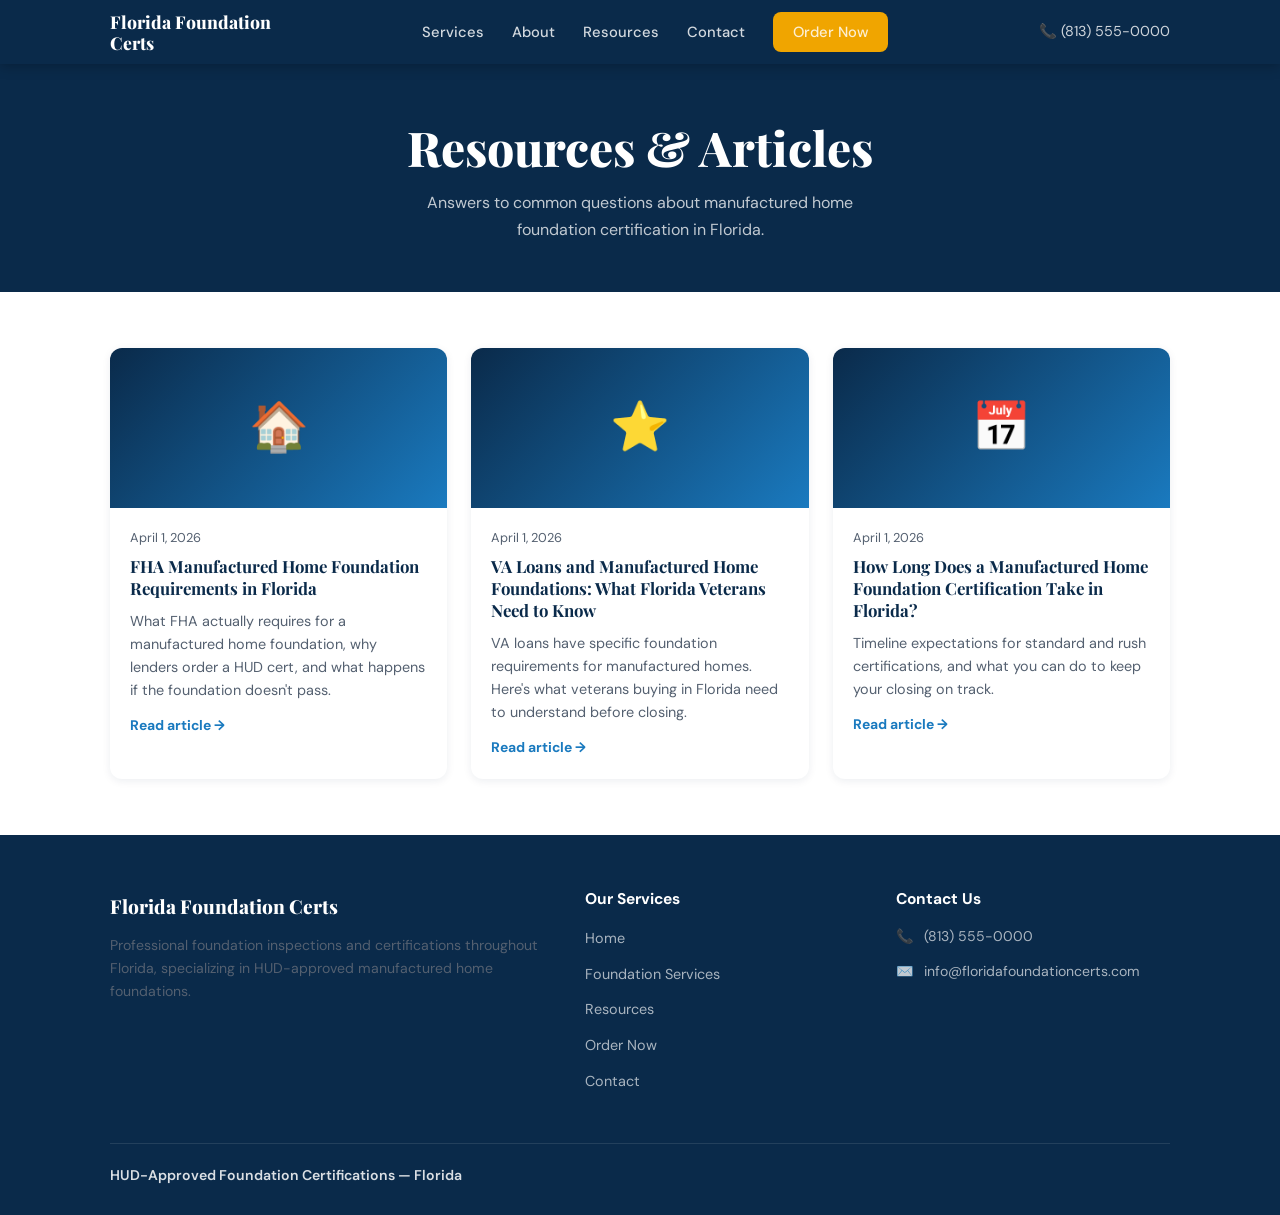
==== blog/index.html @ 10e0aae9 "Add files via upload" ====
<!DOCTYPE html>
<html lang="en">
<head>
  <meta charset="UTF-8" />
  <meta name="viewport" content="width=device-width, initial-scale=1.0" />
  <title>Resources & Articles | Florida Foundation Certs</title>
  <meta name="description" content="Articles and guides about manufactured home foundation certification in Florida — FHA, VA, conventional loans, HUD requirements, timelines, and more." />
  <link rel="preconnect" href="https://fonts.googleapis.com" />
  <link rel="preconnect" href="https://fonts.gstatic.com" crossorigin />
  <link href="https://fonts.googleapis.com/css2?family=Playfair+Display:wght@700;800&family=DM+Sans:wght@400;500;600;700&display=swap" rel="stylesheet" />
  <link rel="stylesheet" href="../styles.css" />
</head>
<body>

<nav class="nav">
  <div class="nav-inner">
    <a href="../index.html" class="nav-logo">Florida Foundation<br>Certs</a>
    <ul class="nav-links">
      <li><a href="../index.html#services">Services</a></li>
      <li><a href="../index.html#about">About</a></li>
      <li><a href="index.html">Resources</a></li>
      <li><a href="../index.html#contact">Contact</a></li>
      <li><a href="../index.html#order" class="nav-cta">Order Now</a></li>
    </ul>
    <a href="tel:8135550000" class="nav-phone">📞 (813) 555-0000</a>
    <div class="nav-mobile-right">
      <a href="tel:8135550000" class="nav-mobile-phone" aria-label="Call us">📞</a>
      <button class="hamburger" id="hamburger" aria-label="Open menu">
        <span></span><span></span><span></span>
      </button>
    </div>
  </div>
  <div class="mobile-menu" id="mobileMenu">
    <a href="../index.html#services" class="mobile-link">Services</a>
    <a href="../index.html#about" class="mobile-link">About</a>
    <a href="index.html" class="mobile-link">Resources</a>
    <a href="../index.html#contact" class="mobile-link">Contact</a>
    <a href="../index.html#order" class="nav-cta mobile-link">Order Now</a>
  </div>
</nav>

<section class="blog-hero">
  <div class="container">
    <h1>Resources &amp; Articles</h1>
    <p>Answers to common questions about manufactured home foundation certification in Florida.</p>
  </div>
</section>

<div class="container">
  <div class="blog-index-grid">

    <a href="fha-manufactured-home-foundation-requirements-florida.html" class="blog-card">
      <div class="blog-card-img">🏠</div>
      <div class="blog-card-body">
        <div class="blog-card-date">April 1, 2026</div>
        <div class="blog-card-title">FHA Manufactured Home Foundation Requirements in Florida</div>
        <p class="blog-card-excerpt">What FHA actually requires for a manufactured home foundation, why lenders order a HUD cert, and what happens if the foundation doesn't pass.</p>
        <span class="blog-card-read">Read article →</span>
      </div>
    </a>

    <a href="va-loan-manufactured-home-foundation-florida.html" class="blog-card">
      <div class="blog-card-img">⭐</div>
      <div class="blog-card-body">
        <div class="blog-card-date">April 1, 2026</div>
        <div class="blog-card-title">VA Loans and Manufactured Home Foundations: What Florida Veterans Need to Know</div>
        <p class="blog-card-excerpt">VA loans have specific foundation requirements for manufactured homes. Here's what veterans buying in Florida need to understand before closing.</p>
        <span class="blog-card-read">Read article →</span>
      </div>
    </a>

    <a href="how-long-does-foundation-certification-take.html" class="blog-card">
      <div class="blog-card-img">📅</div>
      <div class="blog-card-body">
        <div class="blog-card-date">April 1, 2026</div>
        <div class="blog-card-title">How Long Does a Manufactured Home Foundation Certification Take in Florida?</div>
        <p class="blog-card-excerpt">Timeline expectations for standard and rush certifications, and what you can do to keep your closing on track.</p>
        <span class="blog-card-read">Read article →</span>
      </div>
    </a>

  </div>
</div>

<footer>
  <div class="container">
    <div class="footer-grid">
      <div>
        <a href="../index.html" class="footer-logo">Florida Foundation Certs</a>
        <p class="footer-tagline">Professional foundation inspections and certifications throughout Florida, specializing in HUD-approved manufactured home foundations.</p>
      </div>
      <div class="footer-col">
        <h4>Our Services</h4>
        <ul class="footer-nav-links">
          <li><a href="../index.html">Home</a></li>
          <li><a href="../index.html#services">Foundation Services</a></li>
          <li><a href="index.html">Resources</a></li>
          <li><a href="../index.html#order">Order Now</a></li>
          <li><a href="../index.html#contact">Contact</a></li>
        </ul>
      </div>
      <div class="footer-col">
        <h4>Contact Us</h4>
        <div class="footer-contact-item"><span>📞</span><a href="tel:8135550000">(813) 555-0000</a></div>
        <div class="footer-contact-item"><span>✉️</span><a href="mailto:info@floridafoundationcerts.com">info@floridafoundationcerts.com</a></div>
      </div>
    </div>
    <hr class="footer-divider" />
    <div class="footer-bottom">
      <span class="footer-bottom-tagline">HUD-Approved Foundation Certifications — Florida</span>
    </div>
  </div>
</footer>

<script>
  const hamburger = document.getElementById('hamburger');
  const mobileMenu = document.getElementById('mobileMenu');
  hamburger.addEventListener('click', () => mobileMenu.classList.toggle('open'));
  document.querySelectorAll('.mobile-link').forEach(l => l.addEventListener('click', () => mobileMenu.classList.remove('open')));
</script>
</body>
</html>
---- styles.css ----
/* ============================================================
   Florida Foundation Certs — Shared Stylesheet
   Color palette: Sky Blue / Sunburst Gold / Deep Navy
   ============================================================ */

:root {
  --navy:          #0a2a4a;
  --navy-mid:      #0d3561;
  --blue:          #1a7abf;
  --blue-light:    #2e8fd4;
  --blue-pale:     #e8f4fd;
  --gold:          #f0a500;
  --gold-dark:     #d4891a;
  --gold-pale:     #fef6e4;
  --white:         #ffffff;
  --gray-bg:       #f4f7fa;
  --gray-border:   #dde3ec;
  --gray-text:     #546070;
  --dark-text:     #0a2a4a;
  --shadow-sm:     0 2px 8px rgba(10,42,74,0.08);
  --shadow-md:     0 4px 18px rgba(10,42,74,0.12);
  --radius-sm:     8px;
  --radius-md:     12px;
  --radius-lg:     16px;
  --max-width:     1100px;
  --font-display:  'Playfair Display', serif;
  --font-body:     'DM Sans', sans-serif;
}

/* ---- RESET ---- */
*, *::before, *::after { box-sizing: border-box; margin: 0; padding: 0; }
html { scroll-behavior: smooth; }
body {
  font-family: var(--font-body);
  color: var(--dark-text);
  background: var(--white);
  font-size: 16px;
  line-height: 1.6;
}
img { max-width: 100%; display: block; }
a { color: inherit; }

/* ---- CONTAINER ---- */
.container {
  width: 100%;
  max-width: var(--max-width);
  margin: 0 auto;
  padding: 0 20px;
}

/* ---- TYPOGRAPHY ---- */
h1, h2, h3, h4 { font-family: var(--font-display); font-weight: 800; line-height: 1.15; }
h1 { font-size: clamp(1.9rem, 5vw, 3rem); }
h2 { font-size: clamp(1.5rem, 3.5vw, 2.1rem); }
h3 { font-size: clamp(1.1rem, 2.5vw, 1.3rem); }
h4 { font-size: 1rem; font-weight: 700; font-family: var(--font-body); }
p { color: var(--gray-text); line-height: 1.7; }

/* ---- BUTTONS ---- */
.btn {
  display: inline-block;
  padding: 14px 26px;
  border-radius: var(--radius-sm);
  font-family: var(--font-body);
  font-weight: 700;
  font-size: 0.97rem;
  text-decoration: none;
  text-align: center;
  border: none;
  cursor: pointer;
  transition: background 0.2s, transform 0.15s;
  line-height: 1.2;
}
.btn:active { transform: scale(0.98); }
.btn-gold {
  background: var(--gold);
  color: var(--white);
}
.btn-gold:hover { background: var(--gold-dark); }
.btn-outline-white {
  background: transparent;
  color: var(--white);
  border: 2px solid rgba(255,255,255,0.5);
}
.btn-outline-white:hover { background: rgba(255,255,255,0.12); border-color: white; }
.btn-navy {
  background: var(--navy);
  color: var(--white);
}
.btn-navy:hover { background: var(--navy-mid); }
.btn-block { display: block; width: 100%; }

/* ---- SECTION SPACING ---- */
.section { padding: 64px 0; }
.section-sm { padding: 48px 0; }
.section-title { color: var(--navy); margin-bottom: 36px; }
.section-subtitle { color: var(--gray-text); font-size: 1.05rem; margin-top: -20px; margin-bottom: 36px; }

/* ---- CARDS ---- */
.card {
  background: var(--white);
  border-radius: var(--radius-md);
  box-shadow: var(--shadow-sm);
  padding: 28px 24px;
}
.card-icon {
  font-size: 2rem;
  margin-bottom: 14px;
  color: var(--gold);
}

/* ---- FORM ELEMENTS ---- */
.form-group { margin-bottom: 18px; }
.form-group label {
  display: block;
  font-size: 0.875rem;
  font-weight: 600;
  color: var(--dark-text);
  margin-bottom: 6px;
}
.form-group input,
.form-group textarea,
.form-group select {
  width: 100%;
  padding: 13px 14px;
  border: 1.5px solid var(--gray-border);
  border-radius: var(--radius-sm);
  font-family: var(--font-body);
  font-size: 0.95rem;
  color: var(--dark-text);
  background: var(--white);
  transition: border-color 0.2s;
}
.form-group input:focus,
.form-group textarea:focus,
.form-group select:focus {
  outline: none;
  border-color: var(--blue);
  box-shadow: 0 0 0 3px rgba(26,122,191,0.1);
}
.form-group textarea { min-height: 110px; resize: vertical; }

/* ---- CALLOUT BOXES ---- */
.callout-blue {
  background: var(--blue-pale);
  border-left: 3px solid var(--blue-light);
  border-radius: var(--radius-sm);
  padding: 14px 16px;
  color: var(--blue);
  font-size: 0.9rem;
  line-height: 1.6;
  margin-bottom: 20px;
}
.callout-gold {
  background: var(--gold-pale);
  border-left: 3px solid var(--gold);
  border-radius: var(--radius-sm);
  padding: 14px 16px;
  color: var(--gold-dark);
  font-size: 0.9rem;
  line-height: 1.6;
  margin-bottom: 20px;
  display: flex;
  gap: 10px;
  align-items: flex-start;
}

/* ---- STEP HEADING ---- */
.step-heading {
  display: flex;
  align-items: center;
  gap: 12px;
  margin: 28px 0 18px;
}
.step-num {
  width: 32px; height: 32px;
  background: var(--navy);
  border-radius: 50%;
  color: white;
  font-weight: 700;
  font-size: 0.88rem;
  display: flex; align-items: center; justify-content: center;
  flex-shrink: 0;
}
.step-heading h3 {
  font-family: var(--font-display);
  font-size: 1.1rem;
  color: var(--navy);
}

/* ---- ADDON CARD ---- */
.addon-card {
  border: 1.5px solid var(--gray-border);
  border-radius: var(--radius-md);
  padding: 18px;
  margin-bottom: 14px;
}
.addon-header { display: flex; align-items: flex-start; gap: 12px; }
.addon-checkbox {
  width: 20px; height: 20px;
  border: 2px solid #bbc5d1;
  border-radius: 4px;
  margin-top: 2px;
  flex-shrink: 0;
  cursor: pointer;
  accent-color: var(--gold);
}
.addon-info h4 { font-weight: 700; font-size: 0.95rem; color: var(--navy); margin-bottom: 4px; }
.addon-price { color: var(--gold-dark); font-weight: 700; font-size: 0.9rem; margin-bottom: 6px; }
.addon-info p { color: var(--gray-text); font-size: 0.87rem; line-height: 1.5; }

/* ---- DIVIDER ---- */
.divider { border: none; border-top: 1.5px solid var(--gray-border); margin: 28px 0; }

/* ---- BADGE ---- */
.badge {
  display: inline-block;
  background: var(--blue-pale);
  color: var(--blue);
  font-size: 0.78rem;
  font-weight: 700;
  padding: 4px 10px;
  border-radius: 20px;
  text-transform: uppercase;
  letter-spacing: 0.05em;
  margin-bottom: 10px;
}

/* ============================================================
   NAVIGATION
   ============================================================ */
.nav {
  background: var(--navy);
  position: sticky;
  top: 0;
  z-index: 200;
  box-shadow: 0 2px 12px rgba(0,0,0,0.25);
}
.nav-inner {
  display: flex;
  align-items: center;
  justify-content: space-between;
  padding: 0 20px;
  height: 64px;
  max-width: var(--max-width);
  margin: 0 auto;
}
.nav-logo {
  font-family: var(--font-display);
  font-size: 1.1rem;
  font-weight: 800;
  color: var(--white);
  text-decoration: none;
  line-height: 1.2;
}
.nav-phone {
  display: none;
}
.nav-links {
  display: none;
  list-style: none;
  gap: 28px;
  align-items: center;
}
.nav-links a {
  color: rgba(255,255,255,0.82);
  text-decoration: none;
  font-size: 0.92rem;
  font-weight: 500;
  transition: color 0.2s;
}
.nav-links a:hover { color: var(--white); }
.nav-cta {
  background: var(--gold);
  color: var(--white);
  padding: 10px 20px;
  border-radius: var(--radius-sm);
  font-weight: 700;
  font-size: 0.9rem;
  text-decoration: none;
  transition: background 0.2s;
  white-space: nowrap;
}
.nav-cta:hover { background: var(--gold-dark); }
.nav-mobile-right {
  display: flex;
  align-items: center;
  gap: 12px;
}
.nav-mobile-phone {
  color: var(--gold);
  font-size: 1.3rem;
  text-decoration: none;
}
.hamburger {
  background: none;
  border: none;
  cursor: pointer;
  display: flex;
  flex-direction: column;
  gap: 5px;
  padding: 4px;
}
.hamburger span {
  display: block;
  width: 24px;
  height: 2px;
  background: white;
  border-radius: 2px;
  transition: all 0.3s;
}
.mobile-menu {
  display: none;
  flex-direction: column;
  background: var(--navy-mid);
  padding: 16px 20px 20px;
}
.mobile-menu.open { display: flex; }
.mobile-menu a {
  color: rgba(255,255,255,0.85);
  text-decoration: none;
  padding: 12px 0;
  font-size: 1rem;
  font-weight: 500;
  border-bottom: 1px solid rgba(255,255,255,0.08);
}
.mobile-menu a:last-child { border-bottom: none; }
.mobile-menu .nav-cta {
  margin-top: 12px;
  text-align: center;
  display: block;
  border-bottom: none;
  padding: 14px;
}

/* ============================================================
   HERO
   ============================================================ */
.hero {
  background: var(--navy);
  background-image:
    radial-gradient(ellipse at 15% 85%, rgba(26,122,191,0.35) 0%, transparent 55%),
    radial-gradient(ellipse at 85% 15%, rgba(240,165,0,0.12) 0%, transparent 45%),
    url("data:image/svg+xml,%3Csvg width='60' height='60' viewBox='0 0 60 60' xmlns='http://www.w3.org/2000/svg'%3E%3Cpath d='M30 0v60M0 30h60' stroke='%23ffffff' stroke-width='0.5' stroke-opacity='0.04'/%3E%3C/svg%3E");
  padding: 72px 0 60px;
  text-align: center;
}
.hero h1 { color: var(--white); margin-bottom: 18px; }
.hero-sub {
  color: rgba(255,255,255,0.78);
  font-size: 1.05rem;
  max-width: 520px;
  margin: 0 auto 36px;
}
.hero-btns {
  display: flex;
  flex-direction: column;
  gap: 14px;
  max-width: 420px;
  margin: 0 auto 40px;
}
.hero-intro-box {
  background: rgba(255,255,255,0.07);
  border: 1px solid rgba(255,255,255,0.1);
  border-radius: var(--radius-md);
  padding: 24px 28px;
  max-width: 620px;
  margin: 0 auto;
  color: rgba(255,255,255,0.8);
  font-size: 0.97rem;
  line-height: 1.7;
}

/* ============================================================
   SERVICES
   ============================================================ */
.services { background: var(--white); }
.services-grid {
  display: grid;
  grid-template-columns: 1fr;
  gap: 20px;
}
.service-card { background: var(--gray-bg); }
.service-card h3 { color: var(--navy); margin-bottom: 10px; }

/* ============================================================
   ABOUT
   ============================================================ */
.about { background: var(--gray-bg); }
.about-grid {
  display: grid;
  grid-template-columns: 1fr;
  gap: 24px;
}
.about-list { list-style: none; padding: 0; margin-top: 16px; }
.about-list li {
  padding: 11px 0 11px 30px;
  position: relative;
  color: var(--gray-text);
  font-size: 0.97rem;
  border-bottom: 1px solid var(--gray-border);
}
.about-list li:last-child { border-bottom: none; }
.about-list li::before {
  content: '✓';
  position: absolute;
  left: 0;
  color: var(--gold);
  font-weight: 700;
}
.why-box {
  background: var(--gold-pale);
  border: 1.5px solid rgba(240,165,0,0.3);
  border-radius: var(--radius-md);
  padding: 28px 24px;
}
.why-box h3 { color: var(--navy); margin-bottom: 14px; }
.why-box p { margin-bottom: 14px; }
.why-box p:last-child { margin-bottom: 0; }
.why-highlight {
  color: var(--navy);
  font-weight: 600;
  font-size: 0.97rem;
}

/* ============================================================
   SERVICE AREA
   ============================================================ */
.service-area { background: var(--white); }
.city-grid {
  display: grid;
  grid-template-columns: 1fr 1fr;
  gap: 10px;
  margin-bottom: 20px;
}
.city-item {
  background: var(--gray-bg);
  border-radius: var(--radius-sm);
  padding: 14px 12px;
  text-align: center;
  font-weight: 500;
  font-size: 0.9rem;
  color: var(--navy);
}
.area-note { color: var(--gray-text); font-size: 0.92rem; }

/* ============================================================
   GALLERY
   ============================================================ */
.gallery { background: var(--gray-bg); }
.gallery-wrap { position: relative; border-radius: var(--radius-lg); overflow: hidden; }
.gallery-track { display: flex; transition: transform 0.4s ease; }
.gallery-slide {
  min-width: 100%;
  aspect-ratio: 16/7;
  background: var(--navy-mid);
  display: flex;
  align-items: center;
  justify-content: center;
  flex-direction: column;
  gap: 14px;
  color: rgba(255,255,255,0.55);
  font-size: 0.9rem;
}
.gallery-slide-icon { font-size: 3rem; }
.gallery-btn {
  position: absolute;
  top: 50%;
  transform: translateY(-50%);
  background: rgba(255,255,255,0.18);
  backdrop-filter: blur(6px);
  border: none;
  color: white;
  width: 42px; height: 42px;
  border-radius: 50%;
  cursor: pointer;
  font-size: 1.2rem;
  display: flex; align-items: center; justify-content: center;
  transition: background 0.2s;
}
.gallery-btn:hover { background: rgba(255,255,255,0.3); }
.gallery-btn.prev { left: 14px; }
.gallery-btn.next { right: 14px; }
.gallery-dots {
  display: flex;
  justify-content: center;
  gap: 7px;
  margin-top: 14px;
}
.gallery-dot {
  width: 9px; height: 9px;
  border-radius: 50%;
  background: var(--gray-border);
  cursor: pointer;
  transition: background 0.2s;
  border: none;
}
.gallery-dot.active { background: var(--gold); }
.gallery-caption {
  text-align: center;
  margin-top: 14px;
  font-size: 0.92rem;
  color: var(--gray-text);
}

/* ============================================================
   ORDER FORM
   ============================================================ */
.order { background: var(--white); }
.order-card {
  max-width: 720px;
  margin: 0 auto;
  border-radius: var(--radius-lg);
  box-shadow: var(--shadow-md);
  overflow: hidden;
  border: 1.5px solid var(--gray-border);
}
.order-header {
  background: linear-gradient(135deg, var(--navy) 0%, var(--blue) 100%);
  padding: 26px 28px;
  color: var(--white);
}
.order-header h3 {
  font-family: var(--font-display);
  font-size: 1.25rem;
  margin-bottom: 6px;
  color: var(--white);
}
.order-header p { color: rgba(255,255,255,0.8); font-size: 0.92rem; }
.order-body { padding: 28px 24px; background: var(--white); }
.service-select-label {
  font-weight: 700;
  font-size: 1rem;
  color: var(--navy);
  margin-bottom: 16px;
}
.service-option {
  border: 2px solid var(--gold);
  border-radius: var(--radius-md);
  padding: 18px;
  background: var(--gold-pale);
  display: flex;
  justify-content: space-between;
  align-items: center;
  margin-bottom: 24px;
  cursor: pointer;
}
.service-option-name { font-weight: 700; color: var(--navy); margin-bottom: 4px; font-size: 0.97rem; }
.service-option-price { font-weight: 800; font-size: 1.15rem; color: var(--navy); }
.check-circle {
  width: 30px; height: 30px;
  background: var(--gold);
  border-radius: 50%;
  display: flex; align-items: center; justify-content: center;
  color: white;
  font-size: 0.9rem;
  flex-shrink: 0;
}
.rush-icon {
  width: 36px; height: 36px;
  background: var(--gold);
  border-radius: 50%;
  display: flex; align-items: center; justify-content: center;
  color: white;
  font-size: 1rem;
  margin-bottom: 14px;
}
.payment-btn {
  display: block;
  width: 100%;
  background: var(--gold);
  color: var(--white);
  padding: 18px;
  border-radius: var(--radius-sm);
  font-weight: 700;
  font-size: 1.05rem;
  text-align: center;
  border: none;
  cursor: pointer;
  margin-top: 20px;
  transition: background 0.2s;
  font-family: var(--font-body);
}
.payment-btn:hover { background: var(--gold-dark); }
.terms-note {
  text-align: center;
  font-size: 0.82rem;
  color: var(--gray-text);
  margin-top: 12px;
}

/* ============================================================
   BLOG PREVIEW
   ============================================================ */
.blog-preview { background: var(--gray-bg); }
.blog-grid {
  display: grid;
  grid-template-columns: 1fr;
  gap: 20px;
}
.blog-card {
  background: var(--white);
  border-radius: var(--radius-md);
  box-shadow: var(--shadow-sm);
  overflow: hidden;
  text-decoration: none;
  color: inherit;
  display: block;
  transition: box-shadow 0.2s, transform 0.2s;
}
.blog-card:hover { box-shadow: var(--shadow-md); transform: translateY(-2px); }
.blog-card-img {
  height: 160px;
  background: linear-gradient(135deg, var(--navy) 0%, var(--blue) 100%);
  display: flex;
  align-items: center;
  justify-content: center;
  font-size: 3rem;
}
.blog-card-body { padding: 20px; }
.blog-card-date { font-size: 0.8rem; color: var(--gray-text); margin-bottom: 8px; }
.blog-card-title {
  font-family: var(--font-display);
  font-size: 1.05rem;
  font-weight: 700;
  color: var(--navy);
  margin-bottom: 10px;
  line-height: 1.3;
}
.blog-card-excerpt { font-size: 0.9rem; color: var(--gray-text); line-height: 1.6; }
.blog-card-read {
  display: inline-block;
  margin-top: 12px;
  font-size: 0.87rem;
  font-weight: 700;
  color: var(--blue);
  text-decoration: none;
}
.blog-all-link {
  text-align: center;
  margin-top: 32px;
}

/* ============================================================
   CONTACT
   ============================================================ */
.contact { background: var(--white); }
.contact-grid {
  display: grid;
  grid-template-columns: 1fr;
  gap: 40px;
}
.contact-info-item {
  display: flex;
  align-items: flex-start;
  gap: 14px;
  margin-bottom: 22px;
}
.contact-icon { color: var(--gold); font-size: 1.3rem; margin-top: 2px; flex-shrink: 0; }
.contact-info-item strong { display: block; font-weight: 700; color: var(--navy); margin-bottom: 2px; font-size: 0.97rem; }
.contact-info-item a,
.contact-info-item span { color: var(--gray-text); text-decoration: none; font-size: 0.93rem; line-height: 1.55; }
.contact-info-item a:hover { color: var(--blue); }

/* ============================================================
   FOOTER
   ============================================================ */
footer {
  background: var(--navy);
  color: rgba(255,255,255,0.75);
  padding: 56px 0 28px;
}
.footer-grid {
  display: grid;
  grid-template-columns: 1fr;
  gap: 36px;
  margin-bottom: 40px;
}
.footer-logo {
  font-family: var(--font-display);
  font-size: 1.2rem;
  font-weight: 800;
  color: var(--white);
  margin-bottom: 12px;
  display: block;
  text-decoration: none;
}
.footer-tagline { font-size: 0.88rem; line-height: 1.65; margin-bottom: 18px; }
.footer-social { display: flex; gap: 14px; }
.footer-social a {
  color: rgba(255,255,255,0.6);
  font-size: 1.2rem;
  text-decoration: none;
  transition: color 0.2s;
}
.footer-social a:hover { color: var(--gold); }
.footer-col h4 { color: var(--white); font-weight: 700; margin-bottom: 16px; font-size: 0.97rem; font-family: var(--font-body); }
.footer-nav-links { list-style: none; }
.footer-nav-links li { margin-bottom: 10px; }
.footer-nav-links a { color: rgba(255,255,255,0.65); text-decoration: none; font-size: 0.9rem; transition: color 0.2s; }
.footer-nav-links a:hover { color: var(--gold); }
.footer-contact-item { display: flex; align-items: flex-start; gap: 10px; margin-bottom: 12px; font-size: 0.88rem; }
.footer-contact-item a { color: rgba(255,255,255,0.65); text-decoration: none; transition: color 0.2s; }
.footer-contact-item a:hover { color: var(--gold); }
.footer-divider { border: none; border-top: 1px solid rgba(255,255,255,0.1); margin-bottom: 20px; }
.footer-bottom { display: flex; flex-direction: column; gap: 6px; font-size: 0.82rem; }
.footer-bottom-tagline { font-weight: 600; color: rgba(255,255,255,0.85); font-size: 0.88rem; }

/* ============================================================
   BLOG INDEX PAGE
   ============================================================ */
.blog-hero {
  background: var(--navy);
  padding: 56px 0 48px;
  text-align: center;
}
.blog-hero h1 { color: var(--white); margin-bottom: 14px; }
.blog-hero p { color: rgba(255,255,255,0.75); max-width: 500px; margin: 0 auto; }
.blog-index-grid {
  display: grid;
  grid-template-columns: 1fr;
  gap: 24px;
  padding: 56px 0;
}

/* ============================================================
   ARTICLE PAGE
   ============================================================ */
.article-hero {
  background: var(--navy);
  padding: 56px 0 48px;
}
.article-hero h1 { color: var(--white); margin-bottom: 16px; max-width: 780px; }
.article-meta { color: rgba(255,255,255,0.6); font-size: 0.88rem; display: flex; gap: 16px; flex-wrap: wrap; }
.article-body {
  max-width: 780px;
  margin: 56px auto;
  padding: 0 20px;
}
.article-body h2 {
  color: var(--navy);
  margin: 36px 0 14px;
  font-size: 1.4rem;
}
.article-body h3 {
  color: var(--navy);
  margin: 28px 0 12px;
  font-size: 1.1rem;
}
.article-body p { margin-bottom: 18px; color: var(--gray-text); font-size: 1rem; line-height: 1.8; }
.article-body ul, .article-body ol { margin: 0 0 18px 24px; color: var(--gray-text); line-height: 1.8; }
.article-body li { margin-bottom: 8px; }
.article-body strong { color: var(--dark-text); }
.article-callout {
  background: var(--gold-pale);
  border-left: 4px solid var(--gold);
  border-radius: var(--radius-sm);
  padding: 20px 22px;
  margin: 28px 0;
  color: var(--dark-text);
  font-size: 0.97rem;
  line-height: 1.7;
}
.article-cta {
  background: var(--navy);
  border-radius: var(--radius-lg);
  padding: 36px 28px;
  text-align: center;
  margin: 48px 0;
}
.article-cta h3 { color: var(--white); margin-bottom: 12px; }
.article-cta p { color: rgba(255,255,255,0.75); margin-bottom: 22px; }

/* ============================================================
   RESPONSIVE — TABLET (640px+)
   ============================================================ */
@media (min-width: 640px) {
  .hero-btns { flex-direction: row; justify-content: center; }
  .services-grid { grid-template-columns: 1fr 1fr; }
  .city-grid { grid-template-columns: repeat(3, 1fr); }
  .blog-grid { grid-template-columns: 1fr 1fr; }
  .blog-index-grid { grid-template-columns: 1fr 1fr; }
}

/* ============================================================
   RESPONSIVE — DESKTOP (900px+)
   ============================================================ */
@media (min-width: 900px) {
  /* Nav */
  .nav-links { display: flex; }
  .hamburger { display: none; }
  .nav-mobile-right { display: none; }
  .nav-phone { display: flex; align-items: center; gap: 8px; color: rgba(255,255,255,0.8); font-size: 0.9rem; text-decoration: none; }
  .nav-phone:hover { color: var(--white); }

  /* Hero */
  .hero { padding: 96px 0 80px; }

  /* Services */
  .services-grid { grid-template-columns: repeat(3, 1fr); }

  /* About */
  .about-grid { grid-template-columns: 1fr 1fr; align-items: start; }

  /* Gallery slide */
  .gallery-slide { aspect-ratio: 16/6; }

  /* Contact */
  .contact-grid { grid-template-columns: 1fr 1fr; }

  /* Footer */
  .footer-grid { grid-template-columns: 1.6fr 1fr 1fr; }
  .footer-bottom { flex-direction: row; justify-content: space-between; align-items: center; }

  /* Blog */
  .blog-grid { grid-template-columns: repeat(3, 1fr); }
  .blog-index-grid { grid-template-columns: repeat(3, 1fr); }

  /* City grid */
  .city-grid { grid-template-columns: repeat(5, 1fr); }
}
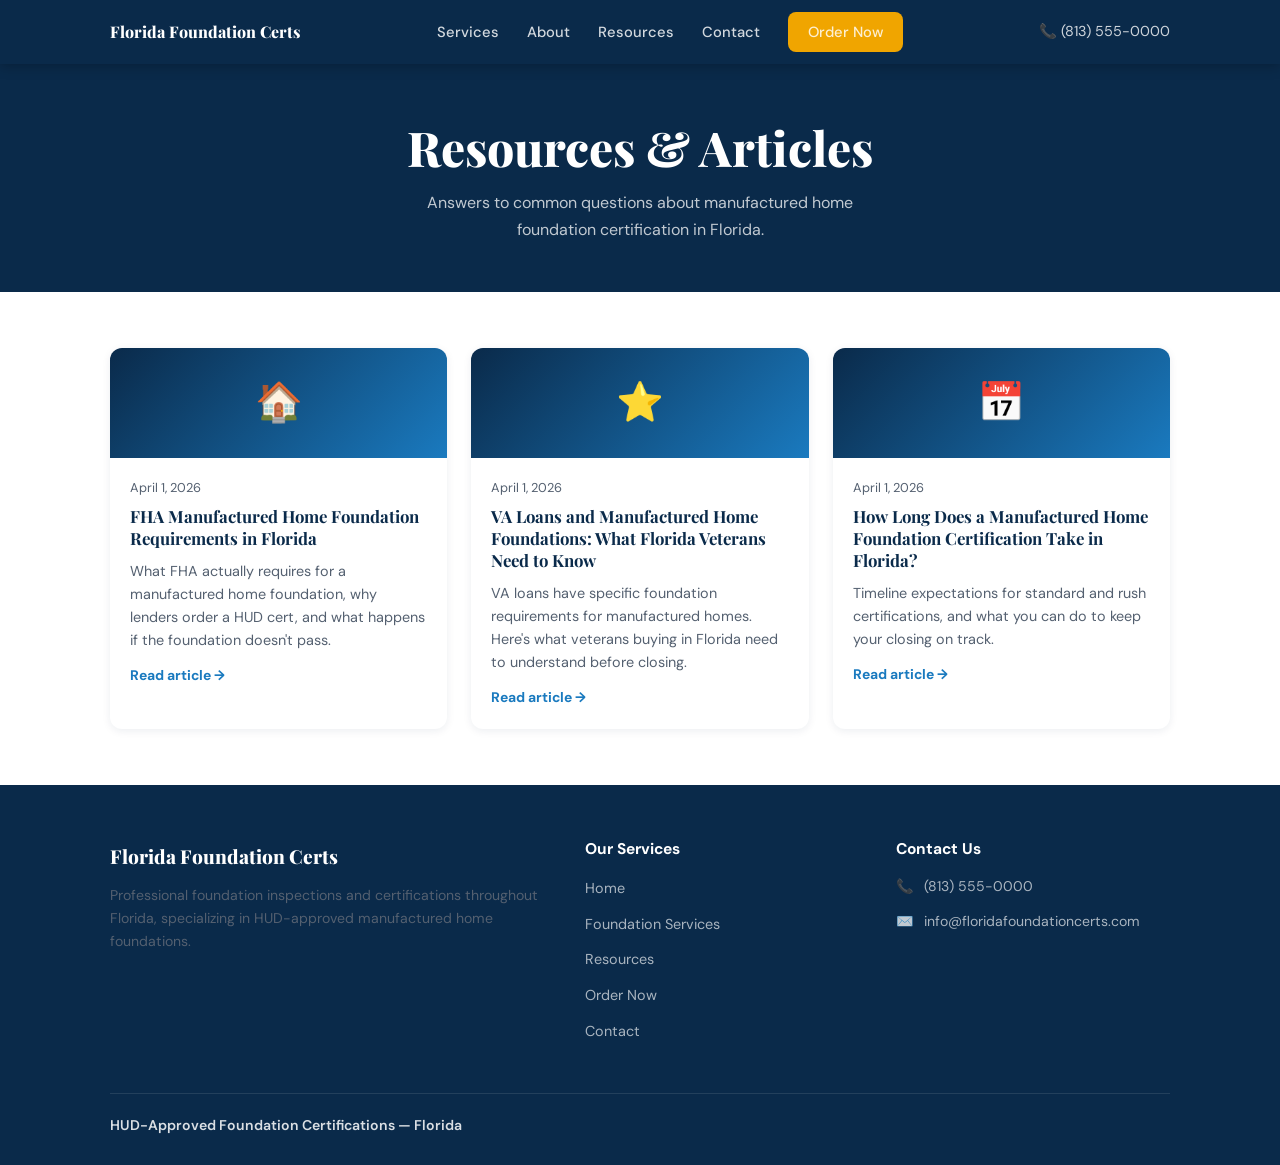
==== commit 5216cb9e: "Add files via upload" ====
--- a/blog/index.html
+++ b/blog/index.html
@@ -14,7 +14,7 @@
 
 <nav class="nav">
   <div class="nav-inner">
-    <a href="../index.html" class="nav-logo">Florida Foundation<br>Certs</a>
+    <a href="../index.html" class="nav-logo">Florida Foundation Certs</a>
     <ul class="nav-links">
       <li><a href="../index.html#services">Services</a></li>
       <li><a href="../index.html#about">About</a></li>
--- a/styles.css
+++ b/styles.css
@@ -247,11 +247,12 @@
 }
 .nav-logo {
   font-family: var(--font-display);
-  font-size: 1.1rem;
+  font-size: 1rem;
   font-weight: 800;
   color: var(--white);
   text-decoration: none;
   line-height: 1.2;
+  white-space: nowrap;
 }
 .nav-phone {
   display: none;
@@ -379,8 +380,9 @@
   display: grid;
   grid-template-columns: 1fr;
   gap: 20px;
-}
-.service-card { background: var(--gray-bg); }
+  align-items: stretch;
+}
+.service-card { background: var(--gray-bg); display: flex; flex-direction: column; }
 .service-card h3 { color: var(--navy); margin-bottom: 10px; }
 
 /* ============================================================
@@ -391,6 +393,7 @@
   display: grid;
   grid-template-columns: 1fr;
   gap: 24px;
+  align-items: start;
 }
 .about-list { list-style: none; padding: 0; margin-top: 16px; }
 .about-list li {
@@ -610,12 +613,12 @@
 }
 .blog-card:hover { box-shadow: var(--shadow-md); transform: translateY(-2px); }
 .blog-card-img {
-  height: 160px;
+  height: 110px;
   background: linear-gradient(135deg, var(--navy) 0%, var(--blue) 100%);
   display: flex;
   align-items: center;
   justify-content: center;
-  font-size: 3rem;
+  font-size: 2.4rem;
 }
 .blog-card-body { padding: 20px; }
 .blog-card-date { font-size: 0.8rem; color: var(--gray-text); margin-bottom: 8px; }
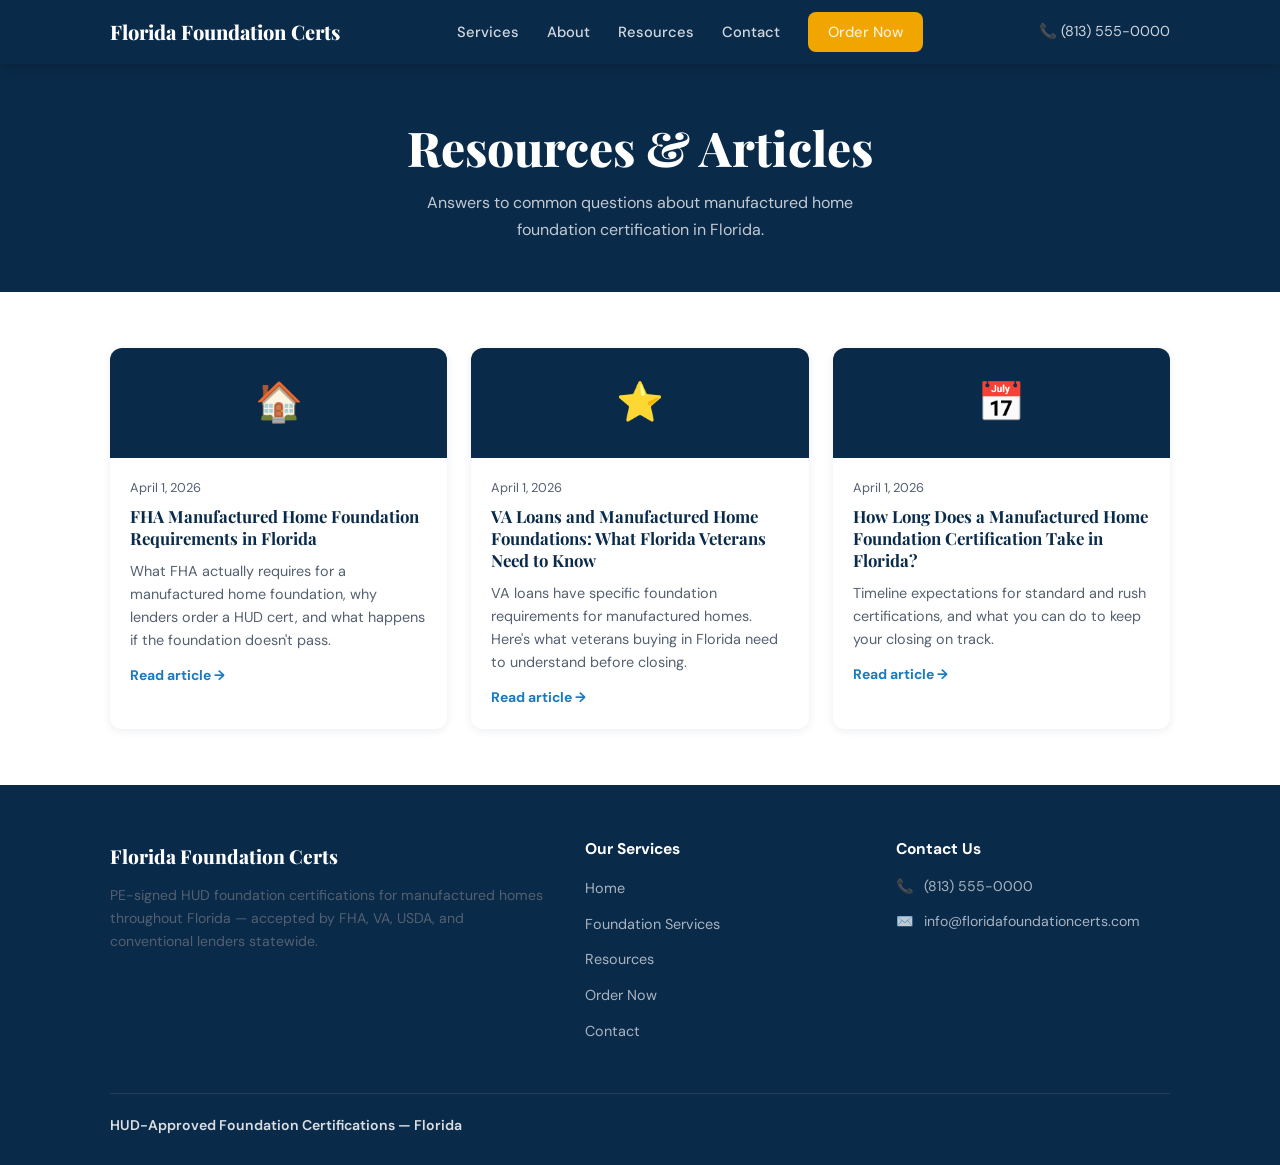
==== commit 124d6319: "Add files via upload" ====
--- a/blog/index.html
+++ b/blog/index.html
@@ -87,7 +87,7 @@
     <div class="footer-grid">
       <div>
         <a href="../index.html" class="footer-logo">Florida Foundation Certs</a>
-        <p class="footer-tagline">Professional foundation inspections and certifications throughout Florida, specializing in HUD-approved manufactured home foundations.</p>
+        <p class="footer-tagline">PE-signed HUD foundation certifications for manufactured homes throughout Florida — accepted by FHA, VA, USDA, and conventional lenders statewide.</p>
       </div>
       <div class="footer-col">
         <h4>Our Services</h4>
--- a/styles.css
+++ b/styles.css
@@ -93,8 +93,8 @@
 /* ---- SECTION SPACING ---- */
 .section { padding: 64px 0; }
 .section-sm { padding: 48px 0; }
-.section-title { color: var(--navy); margin-bottom: 36px; }
-.section-subtitle { color: var(--gray-text); font-size: 1.05rem; margin-top: -20px; margin-bottom: 36px; }
+.section-title { color: var(--navy); margin-bottom: 36px; text-align: center; }
+.section-subtitle { color: var(--gray-text); font-size: 1.05rem; margin-top: -20px; margin-bottom: 36px; text-align: center; }
 
 /* ---- CARDS ---- */
 .card {
@@ -102,6 +102,7 @@
   border-radius: var(--radius-md);
   box-shadow: var(--shadow-sm);
   padding: 28px 24px;
+  text-align: center;
 }
 .card-icon {
   font-size: 2rem;
@@ -247,7 +248,7 @@
 }
 .nav-logo {
   font-family: var(--font-display);
-  font-size: 1rem;
+  font-size: 1.25rem;
   font-weight: 800;
   color: var(--white);
   text-decoration: none;
@@ -411,6 +412,7 @@
   color: var(--gold);
   font-weight: 700;
 }
+.about .card { text-align: left; }
 .why-box {
   background: var(--gold-pale);
   border: 1.5px solid rgba(240,165,0,0.3);
@@ -614,7 +616,9 @@
 .blog-card:hover { box-shadow: var(--shadow-md); transform: translateY(-2px); }
 .blog-card-img {
   height: 110px;
-  background: linear-gradient(135deg, var(--navy) 0%, var(--blue) 100%);
+  background-color: var(--navy);
+  background-size: cover;
+  background-position: center;
   display: flex;
   align-items: center;
   justify-content: center;
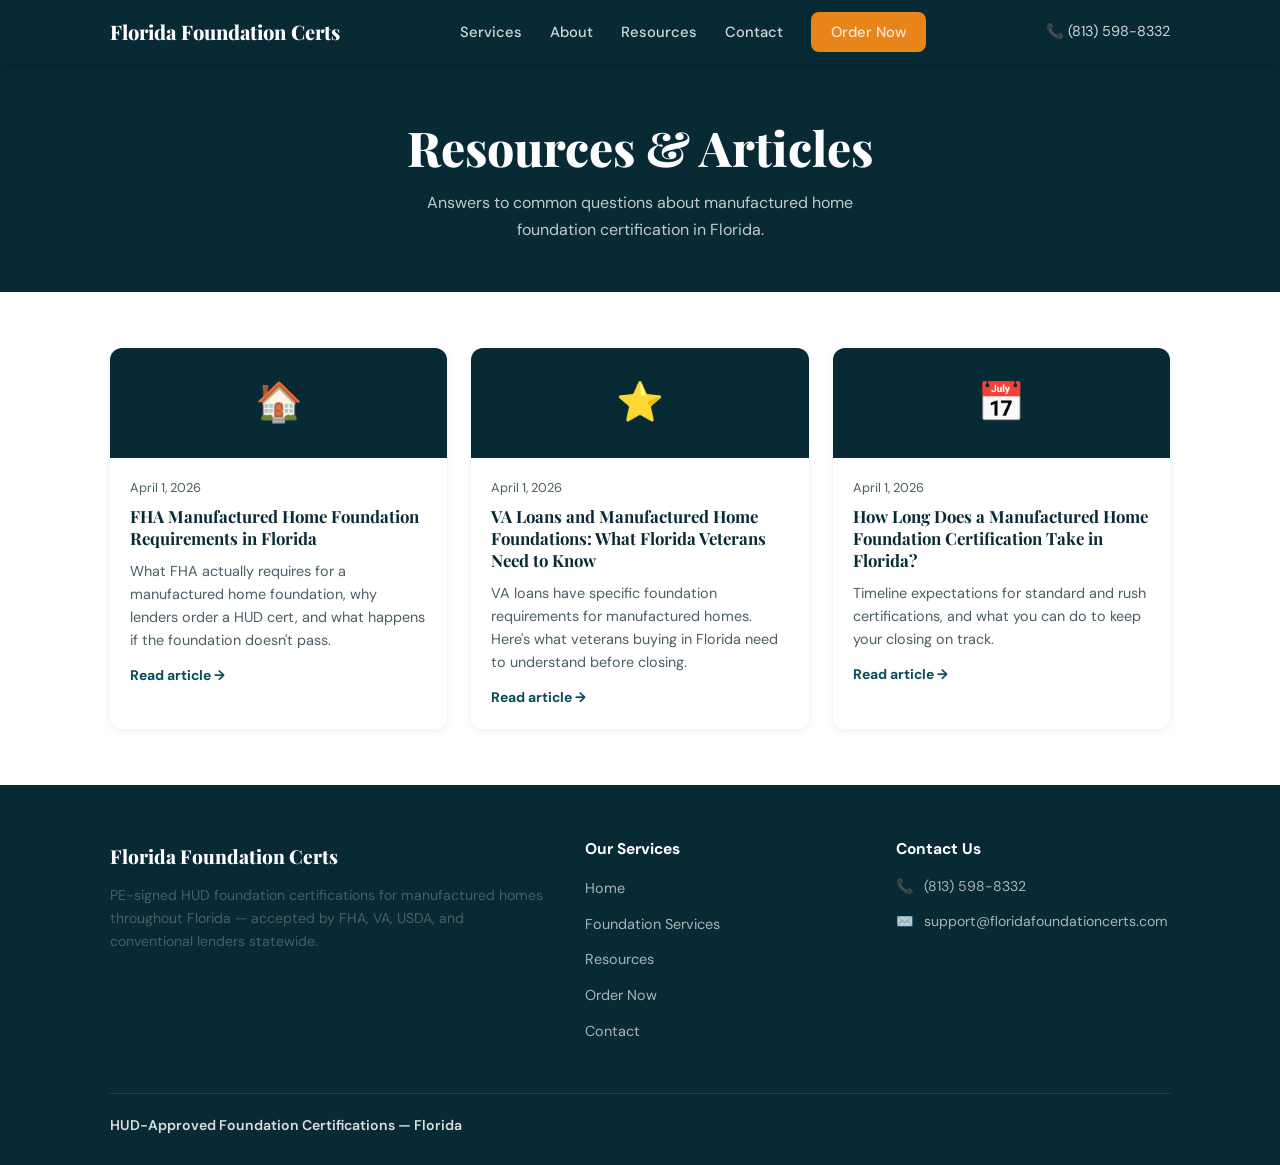
==== commit fe195601: "Add files via upload" ====
--- a/blog/index.html
+++ b/blog/index.html
@@ -5,6 +5,7 @@
   <meta name="viewport" content="width=device-width, initial-scale=1.0" />
   <title>Resources & Articles | Florida Foundation Certs</title>
   <meta name="description" content="Articles and guides about manufactured home foundation certification in Florida — FHA, VA, conventional loans, HUD requirements, timelines, and more." />
+  <link rel="icon" type="image/svg+xml" href="../images/favicon.svg" />
   <link rel="preconnect" href="https://fonts.googleapis.com" />
   <link rel="preconnect" href="https://fonts.gstatic.com" crossorigin />
   <link href="https://fonts.googleapis.com/css2?family=Playfair+Display:wght@700;800&family=DM+Sans:wght@400;500;600;700&display=swap" rel="stylesheet" />
@@ -22,9 +23,9 @@
       <li><a href="../index.html#contact">Contact</a></li>
       <li><a href="../index.html#order" class="nav-cta">Order Now</a></li>
     </ul>
-    <a href="tel:8135550000" class="nav-phone">📞 (813) 555-0000</a>
+    <a href="tel:8135988332" class="nav-phone">📞 (813) 598-8332</a>
     <div class="nav-mobile-right">
-      <a href="tel:8135550000" class="nav-mobile-phone" aria-label="Call us">📞</a>
+      <a href="tel:8135988332" class="nav-mobile-phone" aria-label="Call us">📞</a>
       <button class="hamburger" id="hamburger" aria-label="Open menu">
         <span></span><span></span><span></span>
       </button>
@@ -101,8 +102,8 @@
       </div>
       <div class="footer-col">
         <h4>Contact Us</h4>
-        <div class="footer-contact-item"><span>📞</span><a href="tel:8135550000">(813) 555-0000</a></div>
-        <div class="footer-contact-item"><span>✉️</span><a href="mailto:info@floridafoundationcerts.com">info@floridafoundationcerts.com</a></div>
+        <div class="footer-contact-item"><span>📞</span><a href="tel:8135988332">(813) 598-8332</a></div>
+        <div class="footer-contact-item"><span>✉️</span><a href="mailto:support@floridafoundationcerts.com">support@floridafoundationcerts.com</a></div>
       </div>
     </div>
     <hr class="footer-divider" />
--- a/styles.css
+++ b/styles.css
@@ -4,21 +4,21 @@
    ============================================================ */
 
 :root {
-  --navy:          #0a2a4a;
-  --navy-mid:      #0d3561;
-  --blue:          #1a7abf;
-  --blue-light:    #2e8fd4;
-  --blue-pale:     #e8f4fd;
-  --gold:          #f0a500;
-  --gold-dark:     #d4891a;
-  --gold-pale:     #fef6e4;
+  --navy:          #082a35;
+  --navy-mid:      #0a3545;
+  --blue:          #0a4a5a;
+  --blue-light:    #0d6678;
+  --blue-pale:     #e4f4f7;
+  --gold:          #e8851a;
+  --gold-dark:     #c46e10;
+  --gold-pale:     #fdf1e4;
   --white:         #ffffff;
-  --gray-bg:       #f4f7fa;
-  --gray-border:   #dde3ec;
-  --gray-text:     #546070;
-  --dark-text:     #0a2a4a;
-  --shadow-sm:     0 2px 8px rgba(10,42,74,0.08);
-  --shadow-md:     0 4px 18px rgba(10,42,74,0.12);
+  --gray-bg:       #f4f8f9;
+  --gray-border:   #d8e4e7;
+  --gray-text:     #4a5e65;
+  --dark-text:     #082a35;
+  --shadow-sm:     0 2px 8px rgba(8,42,53,0.08);
+  --shadow-md:     0 4px 18px rgba(8,42,53,0.12);
   --radius-sm:     8px;
   --radius-md:     12px;
   --radius-lg:     16px;
@@ -341,8 +341,8 @@
 .hero {
   background: var(--navy);
   background-image:
-    radial-gradient(ellipse at 15% 85%, rgba(26,122,191,0.35) 0%, transparent 55%),
-    radial-gradient(ellipse at 85% 15%, rgba(240,165,0,0.12) 0%, transparent 45%),
+    radial-gradient(ellipse at 15% 85%, rgba(10,74,90,0.5) 0%, transparent 55%),
+    radial-gradient(ellipse at 85% 15%, rgba(232,133,26,0.12) 0%, transparent 45%),
     url("data:image/svg+xml,%3Csvg width='60' height='60' viewBox='0 0 60 60' xmlns='http://www.w3.org/2000/svg'%3E%3Cpath d='M30 0v60M0 30h60' stroke='%23ffffff' stroke-width='0.5' stroke-opacity='0.04'/%3E%3C/svg%3E");
   padding: 72px 0 60px;
   text-align: center;
